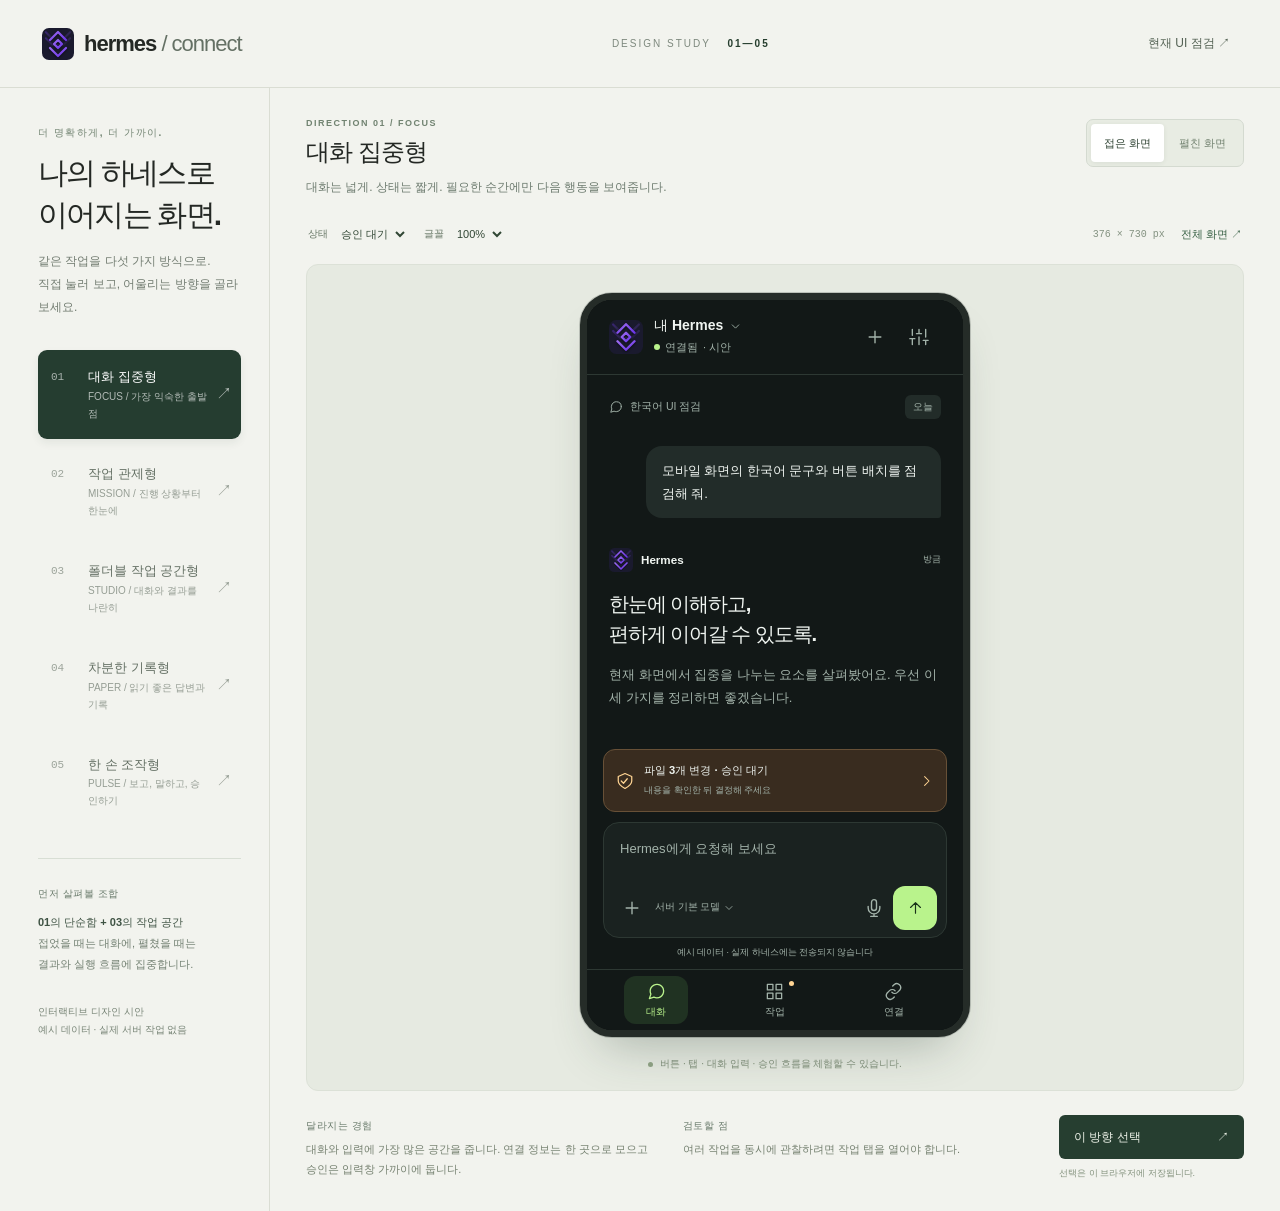
==== design/uiux-preview/index.html @ 6cae2353 "feat(design): add Korean README and five interactive UI concepts" ====
<!doctype html>
<html lang="ko">
  <head>
    <meta charset="utf-8" />
    <meta name="viewport" content="width=device-width, initial-scale=1" />
    <meta name="robots" content="noindex,nofollow" />
    <meta name="color-scheme" content="light" />
    <title>Hermes-Connect · 다섯 가지 UI 방향</title>
    <link rel="icon" href="assets/hermes.svg" type="image/svg+xml" />
    <link rel="stylesheet" href="review.css" />
  </head>
  <body>
    <header class="review-header">
      <a class="wordmark" href="./"
        ><img src="assets/hermes.svg" alt="" width="32" height="32" /><span
          >hermes<span class="wordmark-light"> / connect</span></span
        ></a
      ><span class="edition">DESIGN STUDY <b>01—05</b></span
      ><button class="quiet" id="audit-button">현재 UI 점검 ↗</button>
    </header>
    <main class="review-layout">
      <aside class="direction-panel">
        <p class="eyebrow">더 명확하게, 더 가까이.</p>
        <h1>나의 하네스로<br />이어지는 화면.</h1>
        <p class="intro">
          같은 작업을 다섯 가지 방식으로.<br />직접 눌러 보고, 어울리는 방향을
          골라보세요.
        </p>
        <nav id="directions" aria-label="디자인 시안"></nav>
        <div class="recommendation">
          <span class="small-label">먼저 살펴볼 조합</span>
          <p>
            <b>01의 단순함 + 03의 작업 공간</b><br />접었을 때는 대화에, 펼쳤을
            때는<br />결과와 실행 흐름에 집중합니다.
          </p>
        </div>
        <p class="prototype-note">
          인터랙티브 디자인 시안<br />예시 데이터 · 실제 서버 작업 없음
        </p>
      </aside>
      <section class="workbench" aria-label="시안 미리보기">
        <div class="workbench-top">
          <div>
            <p class="eyebrow" id="concept-index"></p>
            <h2 id="concept-title"></h2>
          </div>
          <div class="device-switch" role="group" aria-label="미리보기 크기">
            <button data-device="phone" aria-pressed="true">접은 화면</button
            ><button data-device="fold" aria-pressed="false">펼친 화면</button>
          </div>
        </div>
        <p class="concept-desc" id="concept-desc"></p>
        <div class="preview-controls">
          <label
            >상태
            <select id="scenario">
              <option value="approval">승인 대기</option>
              <option value="ready">연결 정상</option>
              <option value="offline">연결 끊김</option>
            </select></label
          ><label
            >글꼴
            <select id="font-size">
              <option value="1">100%</option>
              <option value="1.5">150%</option>
              <option value="2">200%</option>
            </select></label
          ><span id="viewport-label" aria-live="polite"></span
          ><a id="fullscreen" target="_blank" rel="noopener">전체 화면 ↗</a>
        </div>
        <div class="canvas" data-device="phone">
          <div class="device-frame">
            <iframe
              id="preview"
              src="app.html?concept=focus"
              title="Hermes-Connect 대화 집중형 시안"
            ></iframe>
          </div>
          <div class="canvas-caption">
            <span class="live-dot"></span> 버튼 · 탭 · 대화 입력 · 승인 흐름을
            체험할 수 있습니다.
          </div>
        </div>
        <div class="concept-notes">
          <div>
            <span class="small-label">달라지는 경험</span>
            <p id="concept-benefit"></p>
          </div>
          <div>
            <span class="small-label">검토할 점</span>
            <p id="concept-tradeoff"></p>
          </div>
          <div class="choose-wrap">
            <button class="choose" id="choose">
              이 방향 선택 <span>↗</span></button
            ><span id="selection-status" aria-live="polite"
              >선택은 이 브라우저에 저장됩니다.</span
            >
          </div>
        </div>
      </section>
    </main>
    <dialog id="audit-dialog" aria-labelledby="audit-title">
      <div class="dialog-heading">
        <span class="eyebrow">CURRENT → NEXT</span
        ><button id="close-audit" aria-label="점검 내용 닫기">✕</button>
      </div>
      <h2 id="audit-title">현재 화면에서 발견한 세 가지.</h2>
      <div class="audit-grid">
        <article>
          <b>01 / 대화보다 많은 상태 정보</b>
          <p>
            모델, 추론 강도, 사용량, 전송 경로가 함께 드러납니다. 자주 쓰는
            행동만 남기고 기술 정보는 연결 상세로 이동합니다.
          </p>
        </article>
        <article>
          <b>02 / 길게 이어지는 관리 카드</b>
          <p>
            연결·프로필·스킬·모델을 탐색해야 합니다. 지금 진행 중인 작업과
            필요한 승인부터 보여줍니다.
          </p>
        </article>
        <article>
          <b>03 / 펼쳤을 때 이어지는 맥락</b>
          <p>
            대화, 작업 결과, 세션 목록을 함께 볼 수 있도록 제안합니다. 화면 폭이
            바뀌어도 입력 중인 내용과 선택은 유지합니다.
          </p>
        </article>
      </div>
      <p class="audit-footnote">
        저장소의 Chat·Manage·Connections 화면과 Compose 구조를 기반으로 한
        검토입니다. 아래 시안은 웹에서 체험하는 디자인 제안이며, Android 앱 적용
        및 폴드8 실기기 검증 전 단계입니다.
      </p>
      <a
        href="https://developer.android.com/develop/adaptive-apps/guides/foldables/learn-about-foldables"
        target="_blank"
        rel="noopener"
        >참고: Android 폴더블 레이아웃·상태 연속성 가이드 ↗</a
      >
    </dialog>
    <script type="module" src="review.js"></script>
  </body>
</html>
---- design/uiux-preview/review.css ----
* {
  box-sizing: border-box;
}
:root {
  font-family:
    Inter,
    -apple-system,
    BlinkMacSystemFont,
    "Apple SD Gothic Neo",
    "Noto Sans KR",
    sans-serif;
  color: #242824;
  background: #f2f3ee;
  font-synthesis: none;
}
body {
  margin: 0;
}
button,
select {
  font: inherit;
}
button,
a,
select {
  -webkit-tap-highlight-color: transparent;
}
button {
  cursor: pointer;
}
button:focus-visible,
a:focus-visible,
select:focus-visible {
  outline: 3px solid #3a775e;
  outline-offset: 4px;
}
button {
  border: 0;
}
a {
  color: inherit;
  text-decoration: none;
}
.review-header {
  height: 88px;
  border-bottom: 1px solid #daddd3;
  display: flex;
  align-items: center;
  justify-content: space-between;
  padding: 0 42px;
  gap: 16px;
}
.wordmark {
  display: flex;
  align-items: center;
  gap: 10px;
  font-size: 22px;
  font-weight: 750;
  letter-spacing: -1px;
}
.wordmark-light {
  font-weight: 450;
  color: #647064;
}
.edition {
  font-size: 10px;
  letter-spacing: 2px;
  color: #7d887d;
}
.edition b {
  margin-left: 12px;
  color: #263e2e;
}
.quiet {
  background: none;
  color: #536153;
  font-size: 12px;
  min-height: 44px;
  padding: 8px;
}
.review-layout {
  display: grid;
  grid-template-columns: 270px minmax(0, 1fr);
  max-width: 1600px;
  margin: auto;
  min-height: calc(100vh - 88px);
}
.direction-panel {
  padding: 38px 28px 30px 38px;
  border-right: 1px solid #daddd3;
}
.eyebrow {
  font-size: 10px;
  letter-spacing: 1.5px;
  font-weight: 650;
  color: #718371;
  text-transform: uppercase;
  margin: 0 0 12px;
}
h1 {
  font-size: 30px;
  line-height: 1.4;
  font-weight: 600;
  letter-spacing: -1.8px;
  margin: 0 0 14px;
}
.intro {
  font-size: 12px;
  color: #737d72;
  line-height: 1.9;
  margin: 0 0 32px;
}
#directions {
  display: grid;
  gap: 8px;
}
.direction {
  display: grid;
  grid-template-columns: 28px 1fr 12px;
  gap: 9px;
  text-align: left;
  align-items: center;
  padding: 16px 12px;
  border-radius: 9px;
  background: transparent;
  color: #647064;
  min-height: 75px;
  border: 1px solid transparent;
}
.direction:hover {
  background: #e8ece2;
}
.direction[aria-current="true"] {
  background: #253d30;
  color: #fff;
  box-shadow: 0 4px 8px #21352512;
}
.direction .n {
  font:
    11px ui-monospace,
    monospace;
  align-self: start;
  padding-top: 4px;
  opacity: 0.6;
}
.direction strong {
  display: block;
  font-size: 13px;
  font-weight: 600;
  line-height: 1.6;
}
.direction small {
  display: block;
  font-size: 10px;
  line-height: 1.7;
  opacity: 0.65;
  font-weight: 400;
}
.direction .arrow {
  font-size: 16px;
  opacity: 0.65;
}
.recommendation {
  margin-top: 32px;
  border-top: 1px solid #d8ded4;
  padding-top: 24px;
}
.small-label {
  font-size: 10px;
  color: #6a7b6c;
  font-weight: 600;
  letter-spacing: 0.6px;
}
.recommendation p {
  font-size: 11px;
  color: #738173;
  line-height: 1.9;
}
.recommendation b {
  color: #3f5344;
  font-weight: 550;
}
.prototype-note {
  font-size: 10px;
  color: #788577;
  line-height: 1.8;
  margin-top: 28px;
}
.workbench {
  padding: 30px 36px 24px;
  min-width: 0;
}
.workbench-top {
  display: flex;
  align-items: center;
  justify-content: space-between;
  gap: 16px;
}
.workbench h2 {
  margin: 0;
  font-size: 24px;
  letter-spacing: -0.9px;
  font-weight: 600;
}
.workbench .eyebrow {
  font-size: 9px;
  margin-bottom: 8px;
}
.concept-desc {
  font-size: 12px;
  color: #6e7c70;
  line-height: 1.7;
  margin: 9px 0 20px;
}
.device-switch {
  display: flex;
  gap: 2px;
  padding: 4px;
  border: 1px solid #d4dad0;
  border-radius: 7px;
  background: #e8ece3;
  flex-shrink: 0;
}
.device-switch button {
  font-size: 11px;
  border-radius: 4px;
  padding: 9px 13px;
  background: transparent;
  color: #71816f;
  min-height: 38px;
}
.device-switch button[aria-pressed="true"] {
  color: #2e4232;
  background: #fff;
  box-shadow: 0 1px 5px #27322613;
}
.preview-controls {
  display: flex;
  align-items: center;
  gap: 16px;
  font-size: 10px;
  color: #677766;
  padding: 0 2px 13px;
  flex-wrap: wrap;
}
.preview-controls label {
  display: flex;
  align-items: center;
  gap: 6px;
}
.preview-controls select {
  border: 0;
  background: transparent;
  color: #324735;
  padding: 7px 3px;
  font-size: 11px;
  max-width: 130px;
  min-height: 34px;
}
#viewport-label {
  margin-left: auto;
  font:
    10px ui-monospace,
    monospace;
  color: #849281;
}
#fullscreen {
  font-size: 11px;
  color: #355e42;
  padding: 8px 0;
}
.canvas {
  min-height: 790px;
  border: 1px solid #dce1d7;
  border-radius: 12px;
  background-color: #e6eae1;
  background-image: radial-gradient(#bdc9b953 0.65px, transparent 0.65px);
  background-size: 12px 12px;
  padding: 28px 22px 18px;
  display: flex;
  flex-direction: column;
  align-items: center;
  justify-content: center;
  overflow: hidden;
}
.device-frame {
  width: 390px;
  max-width: 100%;
  height: 744px;
  background: #101414;
  border: 7px solid #252c28;
  border-radius: 32px;
  box-shadow:
    0 28px 50px -22px #2e433755,
    0 0 0 1px #15201933;
  overflow: hidden;
  transition:
    width 0.35s,
    border-radius 0.35s;
}
.canvas[data-device="fold"] .device-frame {
  width: 100%;
  max-width: 1000px;
  height: 720px;
  border-radius: 20px;
}
.device-frame iframe {
  border: 0;
  display: block;
  width: 100%;
  height: 100%;
  background: #101414;
}
.canvas-caption {
  font-size: 10px;
  line-height: 1.6;
  color: #7c8b76;
  margin-top: 19px;
  display: flex;
  gap: 7px;
  align-items: center;
}
.live-dot {
  width: 5px;
  height: 5px;
  background: #8a9d80;
  border-radius: 50%;
  flex-shrink: 0;
}
.concept-notes {
  display: grid;
  grid-template-columns: 1fr 1fr 185px;
  gap: 26px;
  padding-top: 24px;
}
.concept-notes p {
  font-size: 11px;
  line-height: 1.8;
  margin: 7px 0;
  color: #758170;
  max-width: 350px;
}
.choose {
  display: flex;
  justify-content: space-between;
  align-items: center;
  width: 100%;
  background: #263e30;
  color: #eff4ea;
  padding: 13px 15px;
  border-radius: 6px;
  font-size: 12px;
  min-height: 44px;
}
.choose:hover {
  background: #395640;
}
.choose-wrap span#selection-status {
  font-size: 9px;
  color: #81907b;
  display: block;
  margin-top: 8px;
  line-height: 1.5;
}
dialog {
  max-width: 800px;
  width: calc(100% - 32px);
  max-height: 88dvh;
  overflow: auto;
  background: #f7f8f2;
  border: 1px solid #ccd5c7;
  border-radius: 16px;
  padding: 32px;
  color: #2c3e30;
}
dialog::backdrop {
  background: #0a1e13a6;
  backdrop-filter: blur(5px);
}
.dialog-heading {
  display: flex;
  justify-content: space-between;
  align-items: center;
}
.dialog-heading button {
  width: 44px;
  height: 44px;
  background: #e5eadf;
  border-radius: 50%;
  font-size: 16px;
}
dialog h2 {
  font-size: 26px;
  letter-spacing: -1px;
  margin: 18px 0 26px;
}
.audit-grid {
  display: grid;
  gap: 16px;
}
.audit-grid article {
  border-bottom: 1px solid #dae1d4;
  padding-bottom: 12px;
}
.audit-grid b {
  font-size: 14px;
}
.audit-grid p,
.audit-footnote {
  font-size: 12px;
  line-height: 1.9;
  color: #72806c;
}
dialog a {
  font-size: 11px;
  text-decoration: underline;
}
.audit-footnote {
  margin: 23px 0;
}
@media (min-width: 1500px) {
  .workbench {
    padding-left: 58px;
    padding-right: 58px;
  }
  .canvas {
    min-height: 806px;
  }
}
@media (max-width: 1050px) {
  .review-layout {
    grid-template-columns: 218px minmax(0, 1fr);
  }
  .direction-panel {
    padding: 30px 18px;
  }
  h1 {
    font-size: 27px;
  }
  .workbench {
    padding: 26px 20px;
  }
  .workbench-top {
    align-items: start;
    flex-direction: column;
    gap: 15px;
  }
  .concept-notes {
    grid-template-columns: 1fr 1fr;
  }
  .choose-wrap {
    grid-column: 1 / -1;
    max-width: 240px;
  }
}
@media (max-width: 700px) {
  .review-header {
    height: 64px;
    padding: 0 18px;
  }
  .wordmark {
    font-size: 18px;
  }
  .wordmark img {
    width: 27px;
    height: 27px;
  }
  .edition {
    display: none;
  }
  .quiet {
    font-size: 10px;
  }
  .review-layout {
    display: block;
  }
  .direction-panel {
    padding: 23px 18px 0;
    border: 0;
  }
  .direction-panel > h1 {
    font-size: 22px;
    display: inline;
    line-height: 1.5;
    letter-spacing: -0.9px;
  }
  .direction-panel > h1 br {
    display: none;
  }
  .direction-panel > .eyebrow,
  .intro,
  .recommendation,
  .prototype-note {
    display: none;
  }
  #directions {
    display: flex;
    gap: 7px;
    overflow: auto;
    margin: 19px -18px 0;
    padding: 0 18px 14px;
  }
  .direction {
    min-width: 126px;
    min-height: 62px;
    padding: 10px;
    grid-template-columns: 20px 1fr;
    gap: 4px;
    background: #e8ece2;
  }
  .direction strong {
    font-size: 11px;
  }
  .direction small {
    font-size: 9px;
  }
  .direction .arrow {
    display: none;
  }
  .workbench {
    padding: 20px 12px;
  }
  .workbench-top {
    padding: 0 6px;
    flex-direction: row;
    align-items: center;
    gap: 8px;
  }
  .workbench h2 {
    font-size: 19px;
  }
  .workbench .eyebrow {
    display: none;
  }
  .device-switch button {
    padding: 6px 8px;
    font-size: 10px;
  }
  .concept-desc {
    padding: 0 6px;
    font-size: 11px;
  }
  .preview-controls {
    gap: 7px;
    padding-left: 6px;
    padding-right: 6px;
  }
  #viewport-label {
    font-size: 8px;
    margin-left: auto;
  }
  #fullscreen {
    font-size: 10px;
  }
  .canvas {
    padding: 12px 0 16px;
    min-height: 0;
    background: none;
    border: 0;
  }
  .device-frame,
  .canvas[data-device="fold"] .device-frame {
    height: 740px;
    border-width: 3px;
    border-radius: 20px;
    width: 100%;
    max-width: 390px;
  }
  .canvas[data-device="fold"] .device-frame {
    max-width: 100%;
  }
  .canvas-caption {
    font-size: 9px;
    margin-top: 15px;
  }
  .concept-notes {
    padding: 15px 8px;
    gap: 14px;
  }
  .concept-notes p {
    font-size: 10px;
  }
  .small-label {
    font-size: 9px;
  }
  .choose-wrap {
    max-width: none;
  }
  .choose {
    font-size: 12px;
  }
  dialog {
    padding: 22px;
  }
  dialog h2 {
    font-size: 22px;
  }
}
@media (prefers-reduced-motion: reduce) {
  * {
    transition: none !important;
    scroll-behavior: auto !important;
  }
}
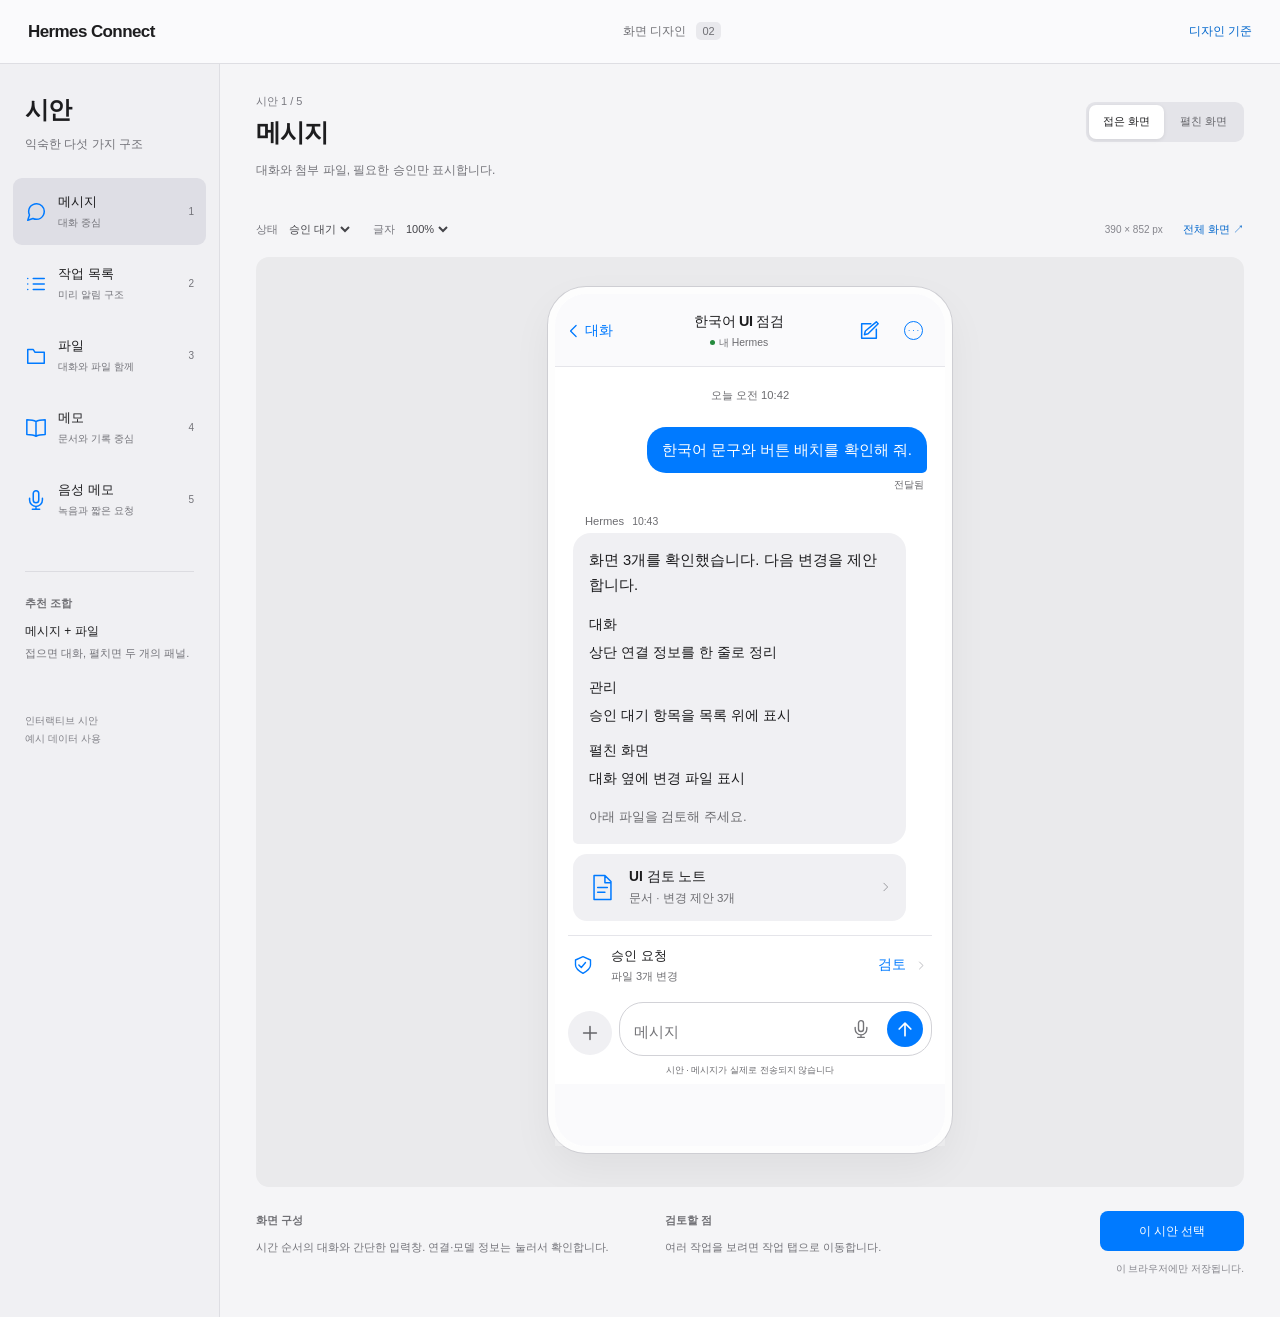
==== commit 92260c5e: "feat(design): redesign prototypes around native app patterns" ====
--- a/design/uiux-preview/index.html
+++ b/design/uiux-preview/index.html
@@ -5,38 +5,30 @@
     <meta name="viewport" content="width=device-width, initial-scale=1" />
     <meta name="robots" content="noindex,nofollow" />
     <meta name="color-scheme" content="light" />
-    <title>Hermes-Connect · 다섯 가지 UI 방향</title>
+    <title>Hermes Connect · 화면 디자인</title>
     <link rel="icon" href="assets/hermes.svg" type="image/svg+xml" />
-    <link rel="stylesheet" href="review.css" />
+    <link rel="stylesheet" href="review.css?v=2" />
   </head>
   <body>
     <header class="review-header">
-      <a class="wordmark" href="./"
-        ><img src="assets/hermes.svg" alt="" width="32" height="32" /><span
-          >hermes<span class="wordmark-light"> / connect</span></span
-        ></a
-      ><span class="edition">DESIGN STUDY <b>01—05</b></span
-      ><button class="quiet" id="audit-button">현재 UI 점검 ↗</button>
+      <a class="wordmark" href="./">Hermes Connect</a
+      ><span class="edition">화면 디자인 <b>02</b></span
+      ><button class="quiet" id="audit-button">디자인 기준</button>
     </header>
     <main class="review-layout">
       <aside class="direction-panel">
-        <p class="eyebrow">더 명확하게, 더 가까이.</p>
-        <h1>나의 하네스로<br />이어지는 화면.</h1>
-        <p class="intro">
-          같은 작업을 다섯 가지 방식으로.<br />직접 눌러 보고, 어울리는 방향을
-          골라보세요.
-        </p>
+        <div class="sidebar-intro">
+          <h1>시안</h1>
+          <p>익숙한 다섯 가지 구조</p>
+        </div>
         <nav id="directions" aria-label="디자인 시안"></nav>
         <div class="recommendation">
-          <span class="small-label">먼저 살펴볼 조합</span>
+          <span class="small-label">추천 조합</span>
           <p>
-            <b>01의 단순함 + 03의 작업 공간</b><br />접었을 때는 대화에, 펼쳤을
-            때는<br />결과와 실행 흐름에 집중합니다.
+            메시지 + 파일<br /><span>접으면 대화, 펼치면 두 개의 패널.</span>
           </p>
         </div>
-        <p class="prototype-note">
-          인터랙티브 디자인 시안<br />예시 데이터 · 실제 서버 작업 없음
-        </p>
+        <p class="prototype-note">인터랙티브 시안<br />예시 데이터 사용</p>
       </aside>
       <section class="workbench" aria-label="시안 미리보기">
         <div class="workbench-top">
@@ -59,7 +51,7 @@
               <option value="offline">연결 끊김</option>
             </select></label
           ><label
-            >글꼴
+            >글자
             <select id="font-size">
               <option value="1">100%</option>
               <option value="1.5">150%</option>
@@ -73,17 +65,13 @@
             <iframe
               id="preview"
               src="app.html?concept=focus"
-              title="Hermes-Connect 대화 집중형 시안"
+              title="메시지형 시안"
             ></iframe>
-          </div>
-          <div class="canvas-caption">
-            <span class="live-dot"></span> 버튼 · 탭 · 대화 입력 · 승인 흐름을
-            체험할 수 있습니다.
           </div>
         </div>
         <div class="concept-notes">
           <div>
-            <span class="small-label">달라지는 경험</span>
+            <span class="small-label">화면 구성</span>
             <p id="concept-benefit"></p>
           </div>
           <div>
@@ -91,56 +79,53 @@
             <p id="concept-tradeoff"></p>
           </div>
           <div class="choose-wrap">
-            <button class="choose" id="choose">
-              이 방향 선택 <span>↗</span></button
-            ><span id="selection-status" aria-live="polite"
-              >선택은 이 브라우저에 저장됩니다.</span
-            >
+            <button class="choose" id="choose">이 시안 선택</button
+            ><span id="selection-status" aria-live="polite"></span>
           </div>
         </div>
       </section>
     </main>
     <dialog id="audit-dialog" aria-labelledby="audit-title">
       <div class="dialog-heading">
-        <span class="eyebrow">CURRENT → NEXT</span
+        <span>수정안 02</span
         ><button id="close-audit" aria-label="점검 내용 닫기">✕</button>
       </div>
-      <h2 id="audit-title">현재 화면에서 발견한 세 가지.</h2>
+      <h2 id="audit-title">내용이 먼저 보이는 화면</h2>
       <div class="audit-grid">
         <article>
-          <b>01 / 대화보다 많은 상태 정보</b>
+          <b>색과 장식</b>
           <p>
-            모델, 추론 강도, 사용량, 전송 경로가 함께 드러납니다. 자주 쓰는
-            행동만 남기고 기술 정보는 연결 상세로 이동합니다.
+            흰색과 회색을 기본으로 사용합니다. 파란색은 선택과 동작, 빨간색은
+            녹음과 알림에 사용합니다.
           </p>
         </article>
         <article>
-          <b>02 / 길게 이어지는 관리 카드</b>
+          <b>글자와 간격</b>
           <p>
-            연결·프로필·스킬·모델을 탐색해야 합니다. 지금 진행 중인 작업과
-            필요한 승인부터 보여줍니다.
+            시스템 글꼴, 일정한 행 간격, 가는 구분선으로 구조를 표현합니다. 홍보
+            문구와 장식용 카드는 제거했습니다.
           </p>
         </article>
         <article>
-          <b>03 / 펼쳤을 때 이어지는 맥락</b>
+          <b>익숙한 탐색</b>
           <p>
-            대화, 작업 결과, 세션 목록을 함께 볼 수 있도록 제안합니다. 화면 폭이
-            바뀌어도 입력 중인 내용과 선택은 유지합니다.
+            대화 목록, 뒤로 가기, 하단 탭, 세부사항 시트를 사용합니다. 넓은
+            화면에서는 대화와 파일을 함께 표시합니다.
           </p>
         </article>
       </div>
       <p class="audit-footnote">
-        저장소의 Chat·Manage·Connections 화면과 Compose 구조를 기반으로 한
-        검토입니다. 아래 시안은 웹에서 체험하는 디자인 제안이며, Android 앱 적용
-        및 폴드8 실기기 검증 전 단계입니다.
+        Apple 기본 앱의 탐색·정보 구조를 참고한 웹 시안입니다. Apple 제공
+        아이콘·글꼴 파일은 포함하지 않습니다. Android 적용과 폴드8 실기기 검증
+        전 단계입니다.
       </p>
       <a
-        href="https://developer.android.com/develop/adaptive-apps/guides/foldables/learn-about-foldables"
+        href="https://developer.apple.com/design/human-interface-guidelines/layout"
         target="_blank"
         rel="noopener"
-        >참고: Android 폴더블 레이아웃·상태 연속성 가이드 ↗</a
+        >Apple Human Interface Guidelines: Layout ↗</a
       >
     </dialog>
-    <script type="module" src="review.js"></script>
+    <script type="module" src="review.js?v=2"></script>
   </body>
 </html>
--- a/design/uiux-preview/review.css
+++ b/design/uiux-preview/review.css
@@ -1,17 +1,14 @@
+:root {
+  font-family:
+    -apple-system, BlinkMacSystemFont, "Apple SD Gothic Neo", "Segoe UI",
+    sans-serif;
+  color: #1d1d1f;
+  background: #f5f5f7;
+  font-size: 14px;
+  -webkit-font-smoothing: antialiased;
+}
 * {
   box-sizing: border-box;
-}
-:root {
-  font-family:
-    Inter,
-    -apple-system,
-    BlinkMacSystemFont,
-    "Apple SD Gothic Neo",
-    "Noto Sans KR",
-    sans-serif;
-  color: #242824;
-  background: #f2f3ee;
-  font-synthesis: none;
 }
 body {
   margin: 0;
@@ -20,585 +17,578 @@
 select {
   font: inherit;
 }
-button,
-a,
-select {
-  -webkit-tap-highlight-color: transparent;
-}
 button {
   cursor: pointer;
+  border: 0;
+  background: none;
+  color: inherit;
+  touch-action: manipulation;
+}
+a {
+  color: #0066cc;
+  text-decoration: none;
 }
 button:focus-visible,
 a:focus-visible,
 select:focus-visible {
-  outline: 3px solid #3a775e;
-  outline-offset: 4px;
-}
-button {
-  border: 0;
-}
-a {
-  color: inherit;
-  text-decoration: none;
+  outline: 2px solid #007aff;
+  outline-offset: 3px;
+}
+h1,
+h2,
+p {
+  margin: 0;
 }
 .review-header {
-  height: 88px;
-  border-bottom: 1px solid #daddd3;
+  height: 64px;
+  padding: 0 28px;
   display: flex;
   align-items: center;
   justify-content: space-between;
-  padding: 0 42px;
   gap: 16px;
+  background: #fafafcf5;
+  border-bottom: 1px solid #dedee3;
 }
 .wordmark {
-  display: flex;
-  align-items: center;
-  gap: 10px;
-  font-size: 22px;
-  font-weight: 750;
-  letter-spacing: -1px;
-}
-.wordmark-light {
-  font-weight: 450;
-  color: #647064;
+  font-size: 17px;
+  font-weight: 650;
+  letter-spacing: -0.6px;
+  color: #1d1d1f;
 }
 .edition {
-  font-size: 10px;
-  letter-spacing: 2px;
-  color: #7d887d;
+  font-size: 12px;
+  color: #707075;
 }
 .edition b {
-  margin-left: 12px;
-  color: #263e2e;
+  font-size: 11px;
+  font-weight: 500;
+  margin-left: 7px;
+  background: #e9e9ed;
+  border-radius: 5px;
+  padding: 3px 6px;
 }
 .quiet {
-  background: none;
-  color: #536153;
+  color: #0066cc;
   font-size: 12px;
   min-height: 44px;
-  padding: 8px;
+  padding: 8px 0;
 }
 .review-layout {
   display: grid;
-  grid-template-columns: 270px minmax(0, 1fr);
-  max-width: 1600px;
-  margin: auto;
-  min-height: calc(100vh - 88px);
+  grid-template-columns: 220px minmax(0, 1fr);
+  min-height: calc(100vh - 64px);
 }
 .direction-panel {
-  padding: 38px 28px 30px 38px;
-  border-right: 1px solid #daddd3;
-}
-.eyebrow {
-  font-size: 10px;
-  letter-spacing: 1.5px;
-  font-weight: 650;
-  color: #718371;
-  text-transform: uppercase;
-  margin: 0 0 12px;
-}
-h1 {
-  font-size: 30px;
-  line-height: 1.4;
-  font-weight: 600;
-  letter-spacing: -1.8px;
-  margin: 0 0 14px;
-}
-.intro {
-  font-size: 12px;
-  color: #737d72;
-  line-height: 1.9;
-  margin: 0 0 32px;
+  background: #f0f0f3;
+  border-right: 1px solid #dedee3;
+  padding: 30px 13px 22px;
+  display: flex;
+  flex-direction: column;
+}
+.sidebar-intro {
+  padding: 0 12px 24px;
+}
+.sidebar-intro h1 {
+  font-size: 24px;
+  letter-spacing: -1px;
+  font-weight: 700;
+}
+.sidebar-intro p {
+  font-size: 12px;
+  color: #717177;
+  line-height: 1.6;
+  margin-top: 9px;
 }
 #directions {
   display: grid;
-  gap: 8px;
+  gap: 5px;
 }
 .direction {
-  display: grid;
-  grid-template-columns: 28px 1fr 12px;
-  gap: 9px;
+  display: flex;
+  align-items: center;
+  gap: 11px;
+  width: 100%;
+  padding: 13px 12px;
   text-align: left;
-  align-items: center;
-  padding: 16px 12px;
   border-radius: 9px;
-  background: transparent;
-  color: #647064;
-  min-height: 75px;
-  border: 1px solid transparent;
-}
-.direction:hover {
-  background: #e8ece2;
-}
-.direction[aria-current="true"] {
-  background: #253d30;
-  color: #fff;
-  box-shadow: 0 4px 8px #21352512;
-}
-.direction .n {
-  font:
-    11px ui-monospace,
-    monospace;
-  align-self: start;
-  padding-top: 4px;
-  opacity: 0.6;
+  min-height: 67px;
+}
+.direction-icon {
+  display: flex;
+  align-items: center;
+  color: #007aff;
+}
+.direction-icon svg {
+  width: 22px;
+  height: 22px;
+  stroke-width: 1.65;
+}
+.direction > span:nth-child(2) {
+  flex: 1;
+  min-width: 0;
 }
 .direction strong {
   display: block;
   font-size: 13px;
-  font-weight: 600;
+  font-weight: 550;
   line-height: 1.6;
 }
 .direction small {
   display: block;
   font-size: 10px;
-  line-height: 1.7;
-  opacity: 0.65;
-  font-weight: 400;
-}
-.direction .arrow {
-  font-size: 16px;
-  opacity: 0.65;
+  color: #737379;
+  line-height: 1.6;
+  margin-top: 2px;
+}
+.direction .n {
+  font-size: 10px;
+  color: #737379;
+}
+.direction:hover {
+  background: #e8e8ed;
+}
+.direction[aria-current="true"] {
+  background: #dedee5;
 }
 .recommendation {
-  margin-top: 32px;
-  border-top: 1px solid #d8ded4;
-  padding-top: 24px;
+  margin: 38px 12px 0;
+  padding-top: 22px;
+  border-top: 1px solid #dcdce1;
 }
 .small-label {
-  font-size: 10px;
-  color: #6a7b6c;
+  font-size: 11px;
   font-weight: 600;
-  letter-spacing: 0.6px;
+  color: #707075;
 }
 .recommendation p {
-  font-size: 11px;
-  color: #738173;
-  line-height: 1.9;
-}
-.recommendation b {
-  color: #3f5344;
-  font-weight: 550;
+  font-size: 12px;
+  line-height: 1.8;
+  margin-top: 10px;
+}
+.recommendation p span {
+  font-size: 11px;
+  color: #737379;
 }
 .prototype-note {
   font-size: 10px;
-  color: #788577;
+  color: #808087;
   line-height: 1.8;
-  margin-top: 28px;
+  margin: 30px 12px 0;
+  padding-top: 18px;
 }
 .workbench {
-  padding: 30px 36px 24px;
   min-width: 0;
+  padding: 30px 36px;
 }
 .workbench-top {
   display: flex;
   align-items: center;
   justify-content: space-between;
-  gap: 16px;
-}
-.workbench h2 {
-  margin: 0;
-  font-size: 24px;
-  letter-spacing: -0.9px;
-  font-weight: 600;
-}
-.workbench .eyebrow {
-  font-size: 9px;
-  margin-bottom: 8px;
+  gap: 20px;
+}
+.eyebrow {
+  font-size: 11px;
+  color: #797980;
+  margin-bottom: 7px;
+}
+.workbench-top h2 {
+  font-size: 25px;
+  letter-spacing: -1px;
+  font-weight: 650;
+}
+.device-switch {
+  display: flex;
+  gap: 2px;
+  padding: 3px;
+  border-radius: 9px;
+  background: #e4e4e9;
+  flex-shrink: 0;
+}
+.device-switch button {
+  min-height: 34px;
+  padding: 8px 14px;
+  font-size: 11px;
+  border-radius: 7px;
+  color: #646469;
+}
+.device-switch button[aria-pressed="true"] {
+  background: #fff;
+  box-shadow: 0 1px 4px #00000015;
+  color: #1d1d1f;
 }
 .concept-desc {
   font-size: 12px;
-  color: #6e7c70;
-  line-height: 1.7;
-  margin: 9px 0 20px;
-}
-.device-switch {
-  display: flex;
-  gap: 2px;
-  padding: 4px;
-  border: 1px solid #d4dad0;
-  border-radius: 7px;
-  background: #e8ece3;
-  flex-shrink: 0;
-}
-.device-switch button {
-  font-size: 11px;
-  border-radius: 4px;
-  padding: 9px 13px;
-  background: transparent;
-  color: #71816f;
-  min-height: 38px;
-}
-.device-switch button[aria-pressed="true"] {
-  color: #2e4232;
-  background: #fff;
-  box-shadow: 0 1px 5px #27322613;
+  line-height: 1.8;
+  color: #737379;
+  margin: 11px 0 21px;
+  min-height: 22px;
 }
 .preview-controls {
   display: flex;
   align-items: center;
-  gap: 16px;
-  font-size: 10px;
-  color: #677766;
-  padding: 0 2px 13px;
+  gap: 20px;
+  padding: 11px 0 13px;
+  font-size: 11px;
   flex-wrap: wrap;
 }
 .preview-controls label {
   display: flex;
   align-items: center;
-  gap: 6px;
+  gap: 7px;
+  color: #77777e;
 }
 .preview-controls select {
   border: 0;
+  color: #444449;
   background: transparent;
-  color: #324735;
-  padding: 7px 3px;
-  font-size: 11px;
-  max-width: 130px;
-  min-height: 34px;
+  font-size: 11px;
+  min-height: 30px;
+  cursor: pointer;
+  max-width: 100%;
+}
+.preview-controls a {
+  font-size: 11px;
+  min-height: 30px;
+  display: flex;
+  align-items: center;
 }
 #viewport-label {
+  color: #85858c;
+  font-size: 10px;
+  font-variant-numeric: tabular-nums;
   margin-left: auto;
-  font:
-    10px ui-monospace,
-    monospace;
-  color: #849281;
-}
-#fullscreen {
-  font-size: 11px;
-  color: #355e42;
-  padding: 8px 0;
 }
 .canvas {
-  min-height: 790px;
-  border: 1px solid #dce1d7;
-  border-radius: 12px;
-  background-color: #e6eae1;
-  background-image: radial-gradient(#bdc9b953 0.65px, transparent 0.65px);
-  background-size: 12px 12px;
-  padding: 28px 22px 18px;
-  display: flex;
-  flex-direction: column;
-  align-items: center;
+  display: flex;
   justify-content: center;
+  align-items: flex-start;
+  min-height: 930px;
+  padding: 30px;
+  background: #eaeaec;
+  border-radius: 13px;
   overflow: hidden;
 }
 .device-frame {
-  width: 390px;
-  max-width: 100%;
-  height: 744px;
-  background: #101414;
-  border: 7px solid #252c28;
-  border-radius: 32px;
+  width: 404px;
+  height: 866px;
+  border: 7px solid #fdfdfd;
   box-shadow:
-    0 28px 50px -22px #2e433755,
-    0 0 0 1px #15201933;
+    0 0 0 1px #ceced3,
+    0 16px 40px #0000000d;
+  border-radius: 38px;
   overflow: hidden;
-  transition:
-    width 0.35s,
-    border-radius 0.35s;
-}
-.canvas[data-device="fold"] .device-frame {
-  width: 100%;
-  max-width: 1000px;
-  height: 720px;
-  border-radius: 20px;
+  flex-shrink: 0;
+  background: #fff;
+  transition: width 0.25s ease;
 }
 .device-frame iframe {
   border: 0;
   display: block;
   width: 100%;
   height: 100%;
-  background: #101414;
-}
-.canvas-caption {
-  font-size: 10px;
-  line-height: 1.6;
-  color: #7c8b76;
-  margin-top: 19px;
-  display: flex;
-  gap: 7px;
-  align-items: center;
-}
-.live-dot {
-  width: 5px;
-  height: 5px;
-  background: #8a9d80;
-  border-radius: 50%;
-  flex-shrink: 0;
+  background: #fff;
+}
+.canvas[data-device="fold"] .device-frame {
+  width: 100%;
+  max-width: 1150px;
+  height: 866px;
+  border-radius: 25px;
 }
 .concept-notes {
   display: grid;
-  grid-template-columns: 1fr 1fr 185px;
-  gap: 26px;
-  padding-top: 24px;
+  grid-template-columns: 1fr 1fr 170px;
+  gap: 28px;
+  padding: 24px 0 10px;
 }
 .concept-notes p {
   font-size: 11px;
-  line-height: 1.8;
-  margin: 7px 0;
-  color: #758170;
-  max-width: 350px;
+  line-height: 1.9;
+  color: #737379;
+  margin-top: 9px;
+}
+.choose-wrap {
+  display: flex;
+  flex-direction: column;
+  align-items: flex-end;
+  gap: 10px;
 }
 .choose {
-  display: flex;
+  background: #007aff;
+  color: white;
+  padding: 10px 18px;
+  min-height: 40px;
+  border-radius: 8px;
+  font-size: 12px;
+  min-width: 144px;
+}
+#selection-status {
+  font-size: 10px;
+  color: #85858c;
+  line-height: 1.6;
+  text-align: right;
+}
+dialog {
+  border: 0;
+  padding: 26px;
+  width: min(600px, calc(100% - 28px));
+  max-height: 86vh;
+  overflow: auto;
+  background: #fff;
+  color: #1d1d1f;
+  border-radius: 18px;
+  box-shadow: 0 25px 80px #0003;
+}
+dialog::backdrop {
+  background: #0005;
+  backdrop-filter: blur(3px);
+}
+.dialog-heading {
+  display: flex;
+  align-items: center;
   justify-content: space-between;
-  align-items: center;
-  width: 100%;
-  background: #263e30;
-  color: #eff4ea;
-  padding: 13px 15px;
-  border-radius: 6px;
-  font-size: 12px;
-  min-height: 44px;
-}
-.choose:hover {
-  background: #395640;
-}
-.choose-wrap span#selection-status {
-  font-size: 9px;
-  color: #81907b;
-  display: block;
-  margin-top: 8px;
-  line-height: 1.5;
-}
-dialog {
-  max-width: 800px;
-  width: calc(100% - 32px);
-  max-height: 88dvh;
-  overflow: auto;
-  background: #f7f8f2;
-  border: 1px solid #ccd5c7;
-  border-radius: 16px;
-  padding: 32px;
-  color: #2c3e30;
-}
-dialog::backdrop {
-  background: #0a1e13a6;
-  backdrop-filter: blur(5px);
-}
-.dialog-heading {
-  display: flex;
-  justify-content: space-between;
-  align-items: center;
-}
-.dialog-heading button {
-  width: 44px;
-  height: 44px;
-  background: #e5eadf;
+  margin-bottom: 18px;
+  color: #78787e;
+  font-size: 12px;
+}
+.dialog-heading > button {
+  width: 36px;
+  height: 36px;
+  display: grid;
+  place-items: center;
   border-radius: 50%;
-  font-size: 16px;
+  background: #f2f2f7;
+  font-size: 15px;
+  color: #717177;
 }
 dialog h2 {
-  font-size: 26px;
-  letter-spacing: -1px;
-  margin: 18px 0 26px;
+  font-size: 25px;
+  letter-spacing: -0.8px;
 }
 .audit-grid {
-  display: grid;
-  gap: 16px;
+  margin: 26px 0;
 }
 .audit-grid article {
-  border-bottom: 1px solid #dae1d4;
-  padding-bottom: 12px;
+  padding: 18px 0;
+  border-top: 1px solid #e5e5ea;
 }
 .audit-grid b {
   font-size: 14px;
-}
-.audit-grid p,
+  font-weight: 600;
+}
+.audit-grid p {
+  font-size: 13px;
+  line-height: 1.9;
+  color: #707075;
+  margin-top: 9px;
+}
 .audit-footnote {
-  font-size: 12px;
+  font-size: 11px;
   line-height: 1.9;
-  color: #72806c;
-}
-dialog a {
-  font-size: 11px;
-  text-decoration: underline;
-}
-.audit-footnote {
-  margin: 23px 0;
-}
-@media (min-width: 1500px) {
+  color: #85858c;
+  margin-bottom: 20px;
+}
+dialog > a {
+  font-size: 12px;
+  line-height: 1.7;
+  display: inline-flex;
+  align-items: center;
+  min-height: 44px;
+}
+@media (min-width: 1700px) {
   .workbench {
-    padding-left: 58px;
-    padding-right: 58px;
+    padding-left: 70px;
+    padding-right: 70px;
   }
   .canvas {
-    min-height: 806px;
-  }
-}
-@media (max-width: 1050px) {
+    padding: 40px;
+  }
   .review-layout {
-    grid-template-columns: 218px minmax(0, 1fr);
+    grid-template-columns: 250px 1fr;
   }
   .direction-panel {
-    padding: 30px 18px;
-  }
-  h1 {
-    font-size: 27px;
+    padding-left: 20px;
+    padding-right: 20px;
+  }
+}
+@media (max-width: 1000px) {
+  .review-layout {
+    grid-template-columns: 185px minmax(0, 1fr);
+  }
+  .direction-panel {
+    padding-left: 8px;
+    padding-right: 8px;
   }
   .workbench {
-    padding: 26px 20px;
-  }
-  .workbench-top {
-    align-items: start;
-    flex-direction: column;
-    gap: 15px;
+    padding: 25px 22px;
+  }
+  .canvas {
+    padding: 26px 18px;
+    min-height: 916px;
   }
   .concept-notes {
     grid-template-columns: 1fr 1fr;
+    gap: 22px;
   }
   .choose-wrap {
-    grid-column: 1 / -1;
-    max-width: 240px;
+    grid-column: 1/-1;
+    flex-direction: row;
+    align-items: center;
+    justify-content: flex-end;
+  }
+  .direction {
+    padding: 12px 8px;
+    gap: 8px;
+  }
+  .direction-icon svg {
+    width: 20px;
+    height: 20px;
+  }
+  .recommendation {
+    margin-left: 8px;
+    margin-right: 8px;
   }
 }
 @media (max-width: 700px) {
   .review-header {
-    height: 64px;
-    padding: 0 18px;
+    height: 56px;
+    padding: 0 17px;
   }
   .wordmark {
-    font-size: 18px;
-  }
-  .wordmark img {
-    width: 27px;
-    height: 27px;
+    font-size: 15px;
   }
   .edition {
     display: none;
   }
   .quiet {
-    font-size: 10px;
+    font-size: 11px;
   }
   .review-layout {
-    display: block;
+    display: flex;
+    flex-direction: column;
   }
   .direction-panel {
-    padding: 23px 18px 0;
-    border: 0;
-  }
-  .direction-panel > h1 {
-    font-size: 22px;
-    display: inline;
-    line-height: 1.5;
-    letter-spacing: -0.9px;
-  }
-  .direction-panel > h1 br {
-    display: none;
-  }
-  .direction-panel > .eyebrow,
-  .intro,
+    padding: 13px 13px 0;
+    border-right: 0;
+    border-bottom: 1px solid #e2e2e7;
+    background: #fafafc;
+  }
+  .sidebar-intro,
   .recommendation,
   .prototype-note {
     display: none;
   }
   #directions {
     display: flex;
-    gap: 7px;
-    overflow: auto;
-    margin: 19px -18px 0;
-    padding: 0 18px 14px;
+    gap: 4px;
+    overflow-x: auto;
+    padding: 0 0 13px;
+    scrollbar-width: none;
   }
   .direction {
-    min-width: 126px;
-    min-height: 62px;
-    padding: 10px;
-    grid-template-columns: 20px 1fr;
+    width: auto;
+    min-width: 81px;
+    min-height: 64px;
+    flex: 1;
+    flex-shrink: 0;
+    flex-direction: column;
+    gap: 6px;
+    align-items: center;
+    padding: 8px;
+  }
+  .direction strong {
+    font-size: 10px;
+    white-space: nowrap;
+  }
+  .direction small,
+  .direction .n {
+    display: none;
+  }
+  .direction-icon svg {
+    width: 21px;
+    height: 21px;
+  }
+  .direction[aria-current="true"] {
+    background: #e9e9ee;
+  }
+  .workbench {
+    padding: 21px 14px;
+  }
+  .workbench-top {
+    gap: 12px;
+    align-items: center;
+  }
+  .workbench-top h2 {
+    font-size: 22px;
+  }
+  .eyebrow {
+    font-size: 10px;
+    margin-bottom: 5px;
+  }
+  .device-switch button {
+    font-size: 10px;
+    padding: 8px 10px;
+    min-height: 32px;
+  }
+  .concept-desc {
+    font-size: 11px;
+    line-height: 1.8;
+    margin: 12px 0;
+  }
+  .preview-controls {
+    gap: 8px 12px;
+    padding-top: 3px;
+    font-size: 10px;
+  }
+  .preview-controls label {
     gap: 4px;
-    background: #e8ece2;
-  }
-  .direction strong {
+  }
+  .preview-controls select,
+  .preview-controls a {
+    font-size: 10px;
+  }
+  #viewport-label {
+    font-size: 9px;
+  }
+  .canvas {
+    padding: 17px 7px;
+    min-height: 0;
+    border-radius: 12px;
+    overflow: hidden;
+  }
+  .device-frame {
+    width: min(100%, 404px);
+    height: 810px;
+    border-width: 5px;
+    border-radius: 27px;
+    flex-shrink: 1;
+  }
+  .canvas[data-device="fold"] .device-frame {
+    height: 810px;
+    border-radius: 20px;
+  }
+  .concept-notes {
+    gap: 18px;
+    padding-top: 22px;
+  }
+  .concept-notes p {
     font-size: 11px;
   }
-  .direction small {
+  .choose-wrap {
+    justify-content: space-between;
+  }
+  .choose {
+    font-size: 11px;
+    min-width: 128px;
+  }
+  .small-label {
+    font-size: 10px;
+  }
+  #selection-status {
     font-size: 9px;
-  }
-  .direction .arrow {
-    display: none;
-  }
-  .workbench {
-    padding: 20px 12px;
-  }
-  .workbench-top {
-    padding: 0 6px;
-    flex-direction: row;
-    align-items: center;
-    gap: 8px;
-  }
-  .workbench h2 {
-    font-size: 19px;
-  }
-  .workbench .eyebrow {
-    display: none;
-  }
-  .device-switch button {
-    padding: 6px 8px;
-    font-size: 10px;
-  }
-  .concept-desc {
-    padding: 0 6px;
-    font-size: 11px;
-  }
-  .preview-controls {
-    gap: 7px;
-    padding-left: 6px;
-    padding-right: 6px;
-  }
-  #viewport-label {
-    font-size: 8px;
-    margin-left: auto;
-  }
-  #fullscreen {
-    font-size: 10px;
-  }
-  .canvas {
-    padding: 12px 0 16px;
-    min-height: 0;
-    background: none;
-    border: 0;
-  }
-  .device-frame,
-  .canvas[data-device="fold"] .device-frame {
-    height: 740px;
-    border-width: 3px;
-    border-radius: 20px;
-    width: 100%;
-    max-width: 390px;
-  }
-  .canvas[data-device="fold"] .device-frame {
-    max-width: 100%;
-  }
-  .canvas-caption {
-    font-size: 9px;
-    margin-top: 15px;
-  }
-  .concept-notes {
-    padding: 15px 8px;
-    gap: 14px;
-  }
-  .concept-notes p {
-    font-size: 10px;
-  }
-  .small-label {
-    font-size: 9px;
-  }
-  .choose-wrap {
-    max-width: none;
-  }
-  .choose {
-    font-size: 12px;
-  }
-  dialog {
-    padding: 22px;
-  }
-  dialog h2 {
-    font-size: 22px;
   }
 }
 @media (prefers-reduced-motion: reduce) {
   * {
     transition: none !important;
-    scroll-behavior: auto !important;
-  }
-}
+  }
+}
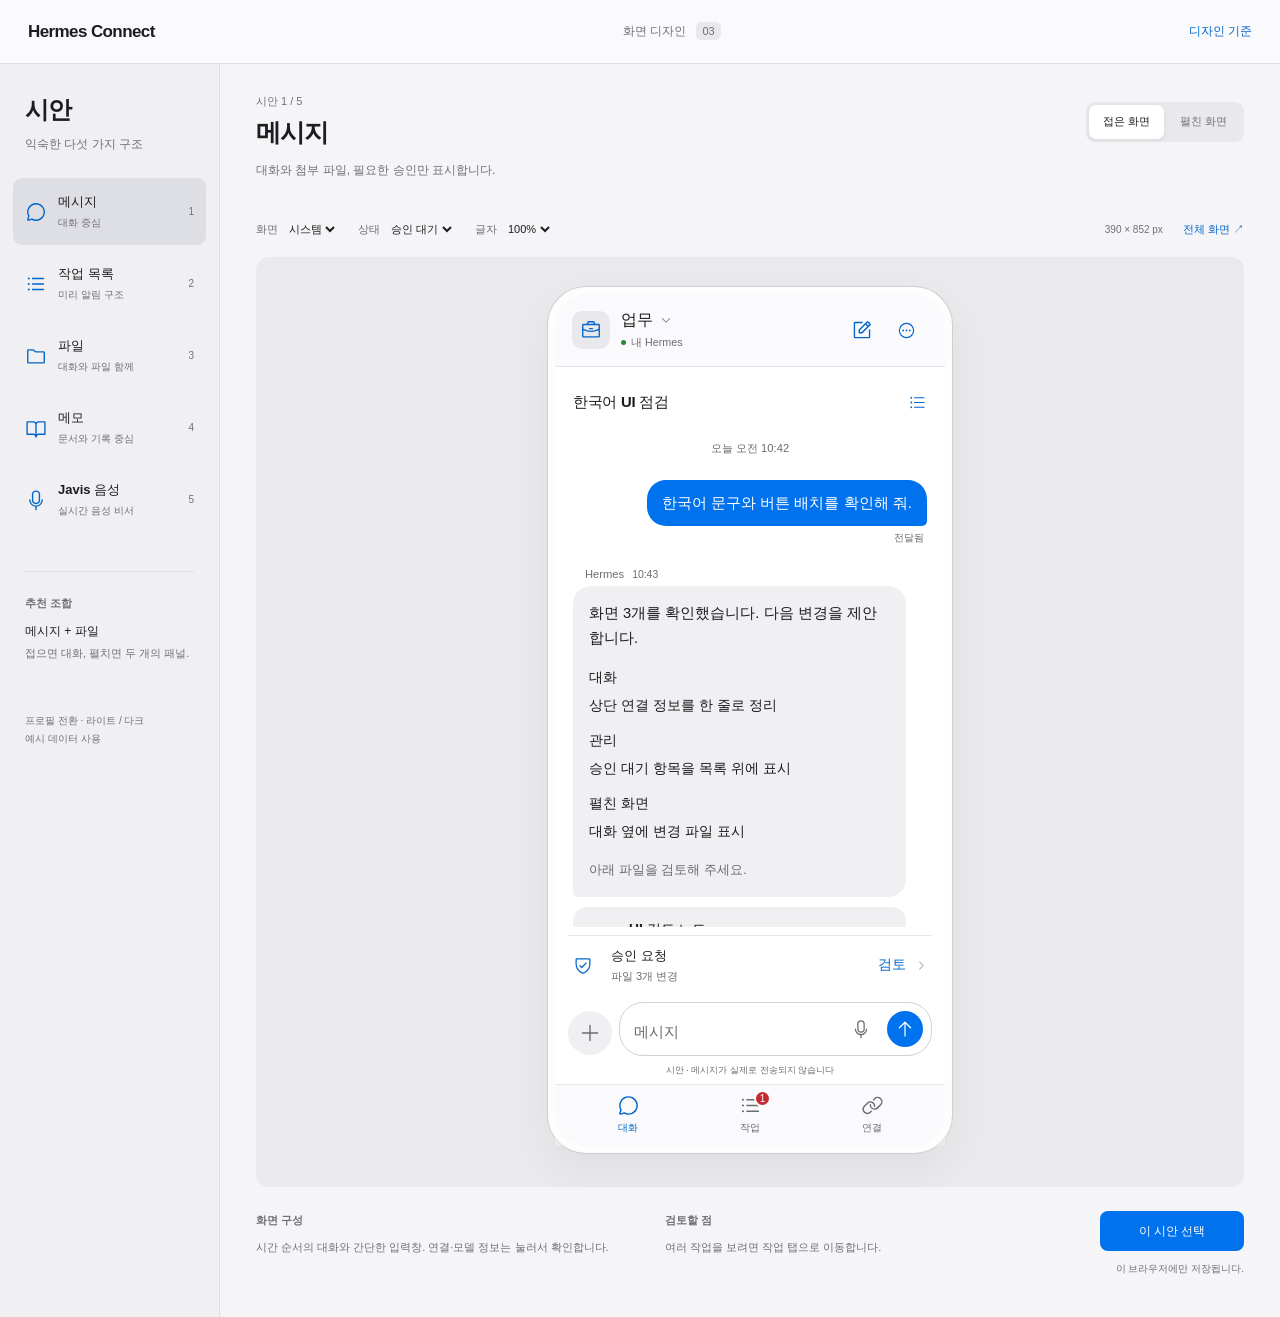
==== commit 0ce5521e: "feat(design): add dark profiles and Javis voice with Phosphor icons" ====
--- a/design/uiux-preview/index.html
+++ b/design/uiux-preview/index.html
@@ -4,15 +4,16 @@
     <meta charset="utf-8" />
     <meta name="viewport" content="width=device-width, initial-scale=1" />
     <meta name="robots" content="noindex,nofollow" />
-    <meta name="color-scheme" content="light" />
+    <meta name="color-scheme" content="light dark" />
     <title>Hermes Connect · 화면 디자인</title>
     <link rel="icon" href="assets/hermes.svg" type="image/svg+xml" />
-    <link rel="stylesheet" href="review.css?v=2" />
+    <script src="appearance.js?v=5"></script>
+    <link rel="stylesheet" href="review.css?v=5" />
   </head>
   <body>
     <header class="review-header">
       <a class="wordmark" href="./">Hermes Connect</a
-      ><span class="edition">화면 디자인 <b>02</b></span
+      ><span class="edition">화면 디자인 <b>03</b></span
       ><button class="quiet" id="audit-button">디자인 기준</button>
     </header>
     <main class="review-layout">
@@ -28,7 +29,9 @@
             메시지 + 파일<br /><span>접으면 대화, 펼치면 두 개의 패널.</span>
           </p>
         </div>
-        <p class="prototype-note">인터랙티브 시안<br />예시 데이터 사용</p>
+        <p class="prototype-note">
+          프로필 전환 · 라이트 / 다크<br />예시 데이터 사용
+        </p>
       </aside>
       <section class="workbench" aria-label="시안 미리보기">
         <div class="workbench-top">
@@ -44,6 +47,13 @@
         <p class="concept-desc" id="concept-desc"></p>
         <div class="preview-controls">
           <label
+            >화면
+            <select id="appearance" aria-label="화면 모드">
+              <option value="system">시스템</option>
+              <option value="light">라이트</option>
+              <option value="dark">다크</option>
+            </select></label
+          ><label
             >상태
             <select id="scenario">
               <option value="approval">승인 대기</option>
@@ -64,7 +74,7 @@
           <div class="device-frame">
             <iframe
               id="preview"
-              src="app.html?concept=focus"
+              src="about:blank"
               title="메시지형 시안"
             ></iframe>
           </div>
@@ -87,7 +97,7 @@
     </main>
     <dialog id="audit-dialog" aria-labelledby="audit-title">
       <div class="dialog-heading">
-        <span>수정안 02</span
+        <span>수정안 03</span
         ><button id="close-audit" aria-label="점검 내용 닫기">✕</button>
       </div>
       <h2 id="audit-title">내용이 먼저 보이는 화면</h2>
@@ -95,8 +105,8 @@
         <article>
           <b>색과 장식</b>
           <p>
-            흰색과 회색을 기본으로 사용합니다. 파란색은 선택과 동작, 빨간색은
-            녹음과 알림에 사용합니다.
+            밝은 화면과 어두운 화면 모두 무채색을 기본으로 사용합니다. 파란색은
+            선택과 동작, 빨간색은 녹음과 알림에 사용합니다.
           </p>
         </article>
         <article>
@@ -126,6 +136,6 @@
         >Apple Human Interface Guidelines: Layout ↗</a
       >
     </dialog>
-    <script type="module" src="review.js?v=2"></script>
+    <script type="module" src="review.js?v=5"></script>
   </body>
 </html>
--- a/design/uiux-preview/review.css
+++ b/design/uiux-preview/review.css
@@ -1,9 +1,43 @@
+:root {
+  --text: #1d1d1f;
+  --page: #f5f5f7;
+  --accent: #0066cc;
+  --fill-accent: #0072ee;
+  --chrome: #fafafcf5;
+  --line: #dedee3;
+  --muted: #707075;
+  --control: #e9e9ed;
+  --sidebar: #f0f0f3;
+  --hover: #e8e8ed;
+  --selected: #dedee5;
+  --panel: #fff;
+  --canvas: #eaeaec;
+  --frame: #fdfdfd;
+  --frame-line: #ceced3;
+}
+:root[data-appearance="dark"] {
+  --text: #f5f5f7;
+  --page: #111113;
+  --accent: #409cff;
+  --fill-accent: #006cde;
+  --chrome: #1c1c1ef5;
+  --line: #38383a;
+  --muted: #a5a5ac;
+  --control: #303033;
+  --sidebar: #1c1c1e;
+  --hover: #303033;
+  --selected: #3a3a3c;
+  --panel: #262629;
+  --canvas: #08080a;
+  --frame: #262628;
+  --frame-line: #454548;
+}
 :root {
   font-family:
     -apple-system, BlinkMacSystemFont, "Apple SD Gothic Neo", "Segoe UI",
     sans-serif;
-  color: #1d1d1f;
-  background: #f5f5f7;
+  color: var(--text);
+  background: var(--page);
   font-size: 14px;
   -webkit-font-smoothing: antialiased;
 }
@@ -25,13 +59,13 @@
   touch-action: manipulation;
 }
 a {
-  color: #0066cc;
+  color: var(--accent);
   text-decoration: none;
 }
 button:focus-visible,
 a:focus-visible,
 select:focus-visible {
-  outline: 2px solid #007aff;
+  outline: 2px solid var(--accent);
   outline-offset: 3px;
 }
 h1,
@@ -46,29 +80,29 @@
   align-items: center;
   justify-content: space-between;
   gap: 16px;
-  background: #fafafcf5;
-  border-bottom: 1px solid #dedee3;
+  background: var(--chrome);
+  border-bottom: 1px solid var(--line);
 }
 .wordmark {
   font-size: 17px;
   font-weight: 650;
   letter-spacing: -0.6px;
-  color: #1d1d1f;
+  color: var(--text);
 }
 .edition {
   font-size: 12px;
-  color: #707075;
+  color: var(--muted);
 }
 .edition b {
   font-size: 11px;
   font-weight: 500;
   margin-left: 7px;
-  background: #e9e9ed;
+  background: var(--control);
   border-radius: 5px;
   padding: 3px 6px;
 }
 .quiet {
-  color: #0066cc;
+  color: var(--accent);
   font-size: 12px;
   min-height: 44px;
   padding: 8px 0;
@@ -79,8 +113,8 @@
   min-height: calc(100vh - 64px);
 }
 .direction-panel {
-  background: #f0f0f3;
-  border-right: 1px solid #dedee3;
+  background: var(--sidebar);
+  border-right: 1px solid var(--line);
   padding: 30px 13px 22px;
   display: flex;
   flex-direction: column;
@@ -95,7 +129,7 @@
 }
 .sidebar-intro p {
   font-size: 12px;
-  color: #717177;
+  color: var(--muted);
   line-height: 1.6;
   margin-top: 9px;
 }
@@ -116,12 +150,11 @@
 .direction-icon {
   display: flex;
   align-items: center;
-  color: #007aff;
+  color: var(--accent);
 }
 .direction-icon svg {
   width: 22px;
   height: 22px;
-  stroke-width: 1.65;
 }
 .direction > span:nth-child(2) {
   flex: 1;
@@ -136,29 +169,29 @@
 .direction small {
   display: block;
   font-size: 10px;
-  color: #737379;
+  color: var(--muted);
   line-height: 1.6;
   margin-top: 2px;
 }
 .direction .n {
   font-size: 10px;
-  color: #737379;
+  color: var(--muted);
 }
 .direction:hover {
-  background: #e8e8ed;
+  background: var(--hover);
 }
 .direction[aria-current="true"] {
-  background: #dedee5;
+  background: var(--selected);
 }
 .recommendation {
   margin: 38px 12px 0;
   padding-top: 22px;
-  border-top: 1px solid #dcdce1;
+  border-top: 1px solid var(--line);
 }
 .small-label {
   font-size: 11px;
   font-weight: 600;
-  color: #707075;
+  color: var(--muted);
 }
 .recommendation p {
   font-size: 12px;
@@ -167,11 +200,11 @@
 }
 .recommendation p span {
   font-size: 11px;
-  color: #737379;
+  color: var(--muted);
 }
 .prototype-note {
   font-size: 10px;
-  color: #808087;
+  color: var(--muted);
   line-height: 1.8;
   margin: 30px 12px 0;
   padding-top: 18px;
@@ -188,7 +221,7 @@
 }
 .eyebrow {
   font-size: 11px;
-  color: #797980;
+  color: var(--muted);
   margin-bottom: 7px;
 }
 .workbench-top h2 {
@@ -201,7 +234,7 @@
   gap: 2px;
   padding: 3px;
   border-radius: 9px;
-  background: #e4e4e9;
+  background: var(--control);
   flex-shrink: 0;
 }
 .device-switch button {
@@ -209,17 +242,17 @@
   padding: 8px 14px;
   font-size: 11px;
   border-radius: 7px;
-  color: #646469;
+  color: var(--muted);
 }
 .device-switch button[aria-pressed="true"] {
-  background: #fff;
+  background: var(--panel);
   box-shadow: 0 1px 4px #00000015;
-  color: #1d1d1f;
+  color: var(--text);
 }
 .concept-desc {
   font-size: 12px;
   line-height: 1.8;
-  color: #737379;
+  color: var(--muted);
   margin: 11px 0 21px;
   min-height: 22px;
 }
@@ -235,11 +268,11 @@
   display: flex;
   align-items: center;
   gap: 7px;
-  color: #77777e;
+  color: var(--muted);
 }
 .preview-controls select {
   border: 0;
-  color: #444449;
+  color: var(--text);
   background: transparent;
   font-size: 11px;
   min-height: 30px;
@@ -253,7 +286,7 @@
   align-items: center;
 }
 #viewport-label {
-  color: #85858c;
+  color: var(--muted);
   font-size: 10px;
   font-variant-numeric: tabular-nums;
   margin-left: auto;
@@ -264,21 +297,21 @@
   align-items: flex-start;
   min-height: 930px;
   padding: 30px;
-  background: #eaeaec;
+  background: var(--canvas);
   border-radius: 13px;
   overflow: hidden;
 }
 .device-frame {
   width: 404px;
   height: 866px;
-  border: 7px solid #fdfdfd;
+  border: 7px solid var(--frame);
   box-shadow:
-    0 0 0 1px #ceced3,
+    0 0 0 1px var(--frame-line),
     0 16px 40px #0000000d;
   border-radius: 38px;
   overflow: hidden;
   flex-shrink: 0;
-  background: #fff;
+  background: var(--panel);
   transition: width 0.25s ease;
 }
 .device-frame iframe {
@@ -286,7 +319,7 @@
   display: block;
   width: 100%;
   height: 100%;
-  background: #fff;
+  background: var(--panel);
 }
 .canvas[data-device="fold"] .device-frame {
   width: 100%;
@@ -303,7 +336,7 @@
 .concept-notes p {
   font-size: 11px;
   line-height: 1.9;
-  color: #737379;
+  color: var(--muted);
   margin-top: 9px;
 }
 .choose-wrap {
@@ -313,7 +346,7 @@
   gap: 10px;
 }
 .choose {
-  background: #007aff;
+  background: var(--fill-accent);
   color: white;
   padding: 10px 18px;
   min-height: 40px;
@@ -323,7 +356,7 @@
 }
 #selection-status {
   font-size: 10px;
-  color: #85858c;
+  color: var(--muted);
   line-height: 1.6;
   text-align: right;
 }
@@ -333,8 +366,8 @@
   width: min(600px, calc(100% - 28px));
   max-height: 86vh;
   overflow: auto;
-  background: #fff;
-  color: #1d1d1f;
+  background: var(--panel);
+  color: var(--text);
   border-radius: 18px;
   box-shadow: 0 25px 80px #0003;
 }
@@ -347,7 +380,7 @@
   align-items: center;
   justify-content: space-between;
   margin-bottom: 18px;
-  color: #78787e;
+  color: var(--muted);
   font-size: 12px;
 }
 .dialog-heading > button {
@@ -356,9 +389,9 @@
   display: grid;
   place-items: center;
   border-radius: 50%;
-  background: #f2f2f7;
+  background: var(--control);
   font-size: 15px;
-  color: #717177;
+  color: var(--muted);
 }
 dialog h2 {
   font-size: 25px;
@@ -369,7 +402,7 @@
 }
 .audit-grid article {
   padding: 18px 0;
-  border-top: 1px solid #e5e5ea;
+  border-top: 1px solid var(--line);
 }
 .audit-grid b {
   font-size: 14px;
@@ -378,13 +411,13 @@
 .audit-grid p {
   font-size: 13px;
   line-height: 1.9;
-  color: #707075;
+  color: var(--muted);
   margin-top: 9px;
 }
 .audit-footnote {
   font-size: 11px;
   line-height: 1.9;
-  color: #85858c;
+  color: var(--muted);
   margin-bottom: 20px;
 }
 dialog > a {
@@ -469,8 +502,8 @@
   .direction-panel {
     padding: 13px 13px 0;
     border-right: 0;
-    border-bottom: 1px solid #e2e2e7;
-    background: #fafafc;
+    border-bottom: 1px solid var(--line);
+    background: var(--chrome);
   }
   .sidebar-intro,
   .recommendation,
@@ -508,7 +541,7 @@
     height: 21px;
   }
   .direction[aria-current="true"] {
-    background: #e9e9ee;
+    background: var(--selected);
   }
   .workbench {
     padding: 21px 14px;
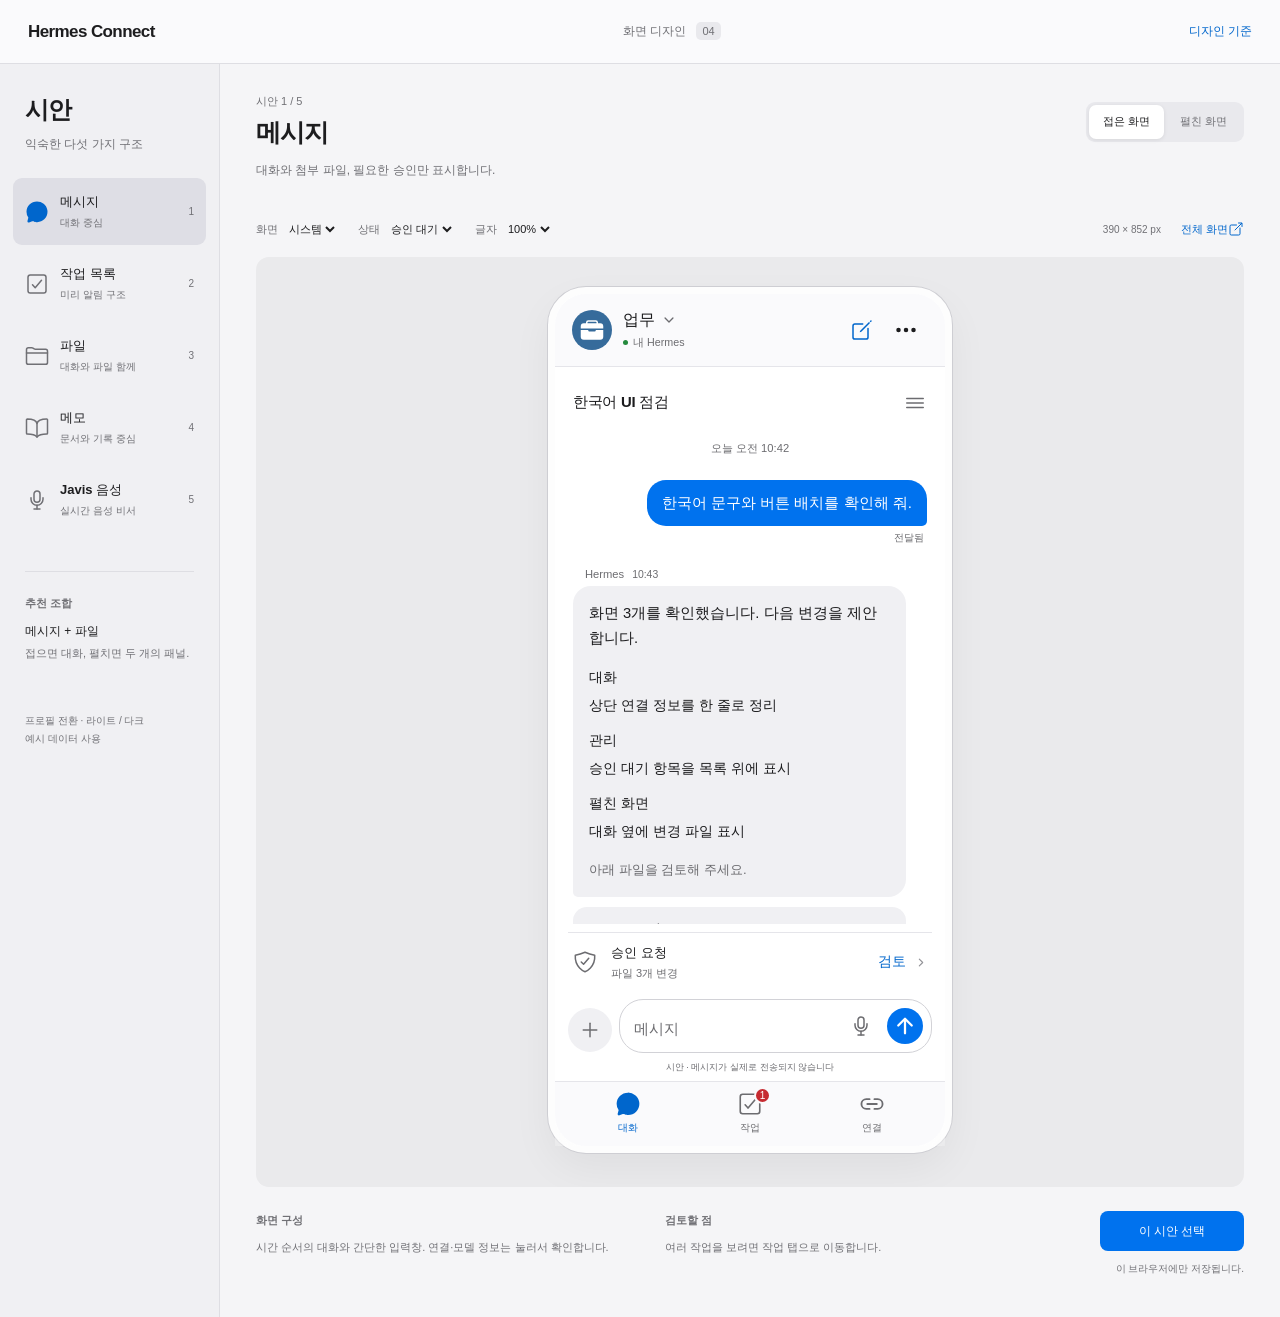
==== commit 70eb1d66: "design: refine preview icon hierarchy with Ionicons" ====
--- a/design/uiux-preview/index.html
+++ b/design/uiux-preview/index.html
@@ -7,13 +7,13 @@
     <meta name="color-scheme" content="light dark" />
     <title>Hermes Connect · 화면 디자인</title>
     <link rel="icon" href="assets/hermes.svg" type="image/svg+xml" />
-    <script src="appearance.js?v=5"></script>
-    <link rel="stylesheet" href="review.css?v=5" />
+    <script src="appearance.js?v=6"></script>
+    <link rel="stylesheet" href="review.css?v=6" />
   </head>
   <body>
     <header class="review-header">
       <a class="wordmark" href="./">Hermes Connect</a
-      ><span class="edition">화면 디자인 <b>03</b></span
+      ><span class="edition">화면 디자인 <b>04</b></span
       ><button class="quiet" id="audit-button">디자인 기준</button>
     </header>
     <main class="review-layout">
@@ -68,7 +68,9 @@
               <option value="2">200%</option>
             </select></label
           ><span id="viewport-label" aria-live="polite"></span
-          ><a id="fullscreen" target="_blank" rel="noopener">전체 화면 ↗</a>
+          ><a id="fullscreen" target="_blank" rel="noopener"
+            >전체 화면 <span class="inline-icon" data-symbol="external"></span
+          ></a>
         </div>
         <div class="canvas" data-device="phone">
           <div class="device-frame">
@@ -97,8 +99,12 @@
     </main>
     <dialog id="audit-dialog" aria-labelledby="audit-title">
       <div class="dialog-heading">
-        <span>수정안 03</span
-        ><button id="close-audit" aria-label="점검 내용 닫기">✕</button>
+        <span>수정안 04</span
+        ><button
+          id="close-audit"
+          aria-label="점검 내용 닫기"
+          data-symbol="close"
+        ></button>
       </div>
       <h2 id="audit-title">내용이 먼저 보이는 화면</h2>
       <div class="audit-grid">
@@ -133,9 +139,10 @@
         href="https://developer.apple.com/design/human-interface-guidelines/layout"
         target="_blank"
         rel="noopener"
-        >Apple Human Interface Guidelines: Layout ↗</a
-      >
+        >Apple Human Interface Guidelines: Layout
+        <span class="inline-icon" data-symbol="external"></span
+      ></a>
     </dialog>
-    <script type="module" src="review.js?v=5"></script>
+    <script type="module" src="review.js?v=6"></script>
   </body>
 </html>
--- a/design/uiux-preview/review.css
+++ b/design/uiux-preview/review.css
@@ -150,11 +150,29 @@
 .direction-icon {
   display: flex;
   align-items: center;
+  color: var(--muted);
+}
+.direction[aria-current="true"] .direction-icon {
   color: var(--accent);
 }
 .direction-icon svg {
-  width: 22px;
-  height: 22px;
+  width: 24px;
+  height: 24px;
+}
+.inline-icon svg {
+  width: 16px;
+  height: 16px;
+  vertical-align: middle;
+}
+#close-audit {
+  display: grid;
+  place-items: center;
+  min-width: 44px;
+  min-height: 44px;
+}
+#close-audit svg {
+  width: 24px;
+  height: 24px;
 }
 .direction > span:nth-child(2) {
   flex: 1;
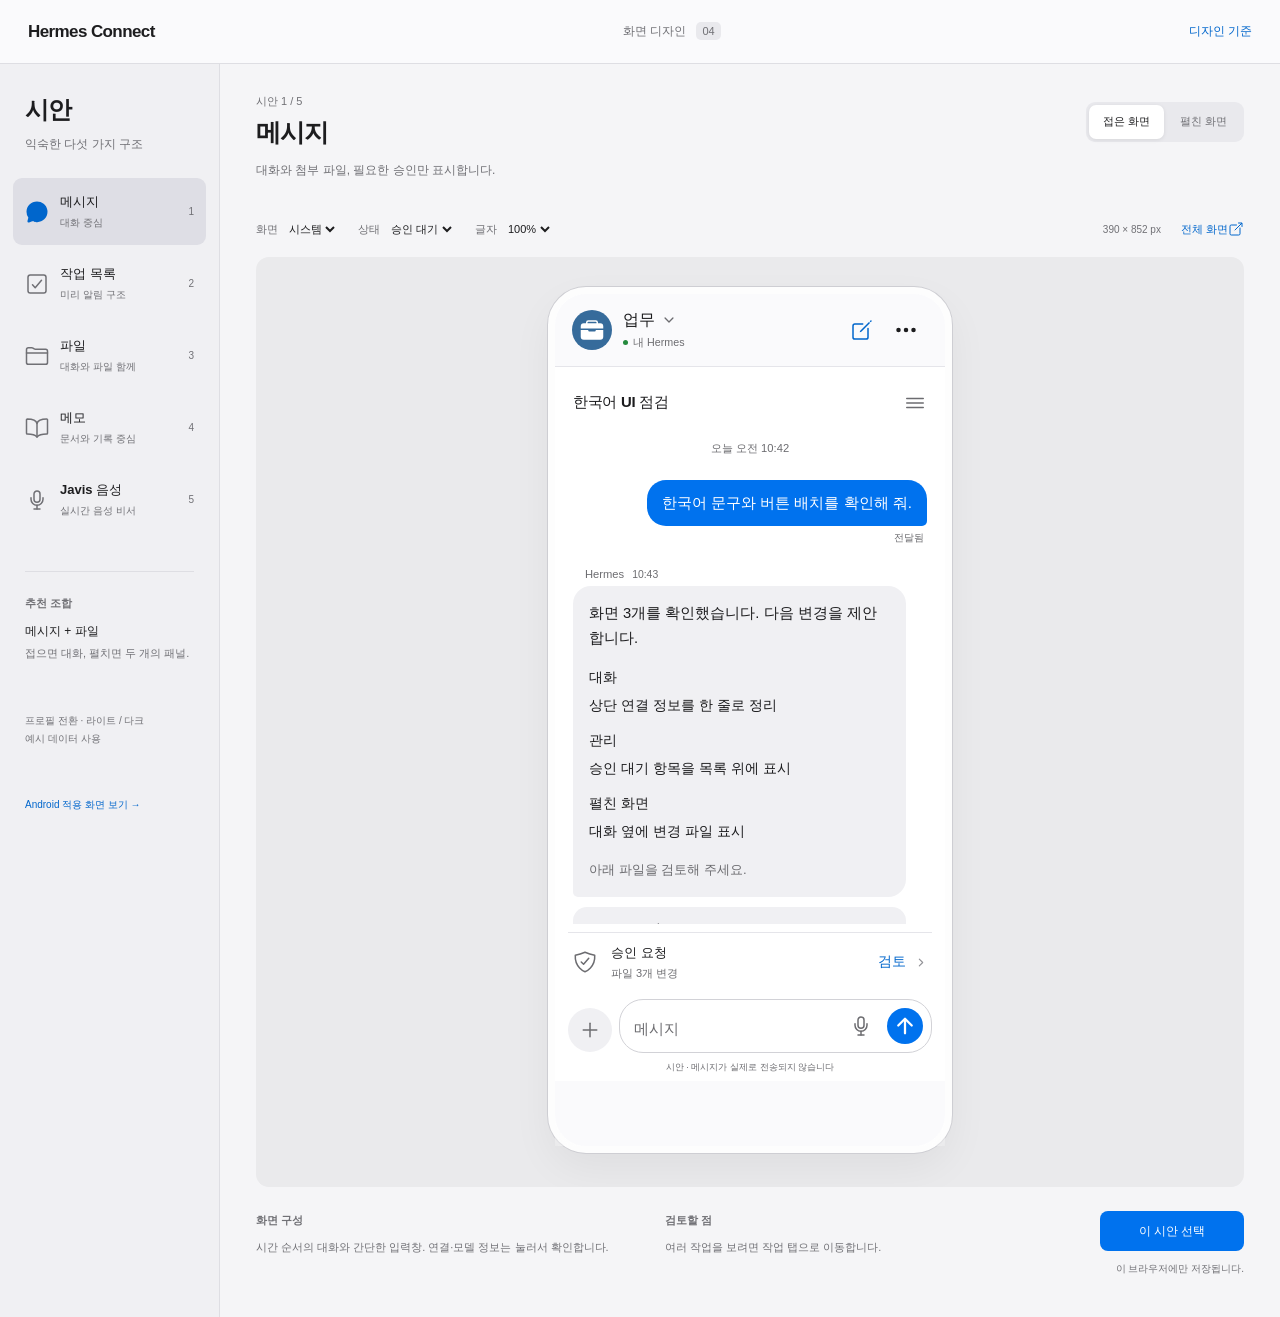
==== commit 917673bc: "docs(design): publish native Android review captures" ====
--- a/design/uiux-preview/index.html
+++ b/design/uiux-preview/index.html
@@ -32,6 +32,7 @@
         <p class="prototype-note">
           프로필 전환 · 라이트 / 다크<br />예시 데이터 사용
         </p>
+        <p class="prototype-note"><a href="native.html">Android 적용 화면 보기 →</a></p>
       </aside>
       <section class="workbench" aria-label="시안 미리보기">
         <div class="workbench-top">
